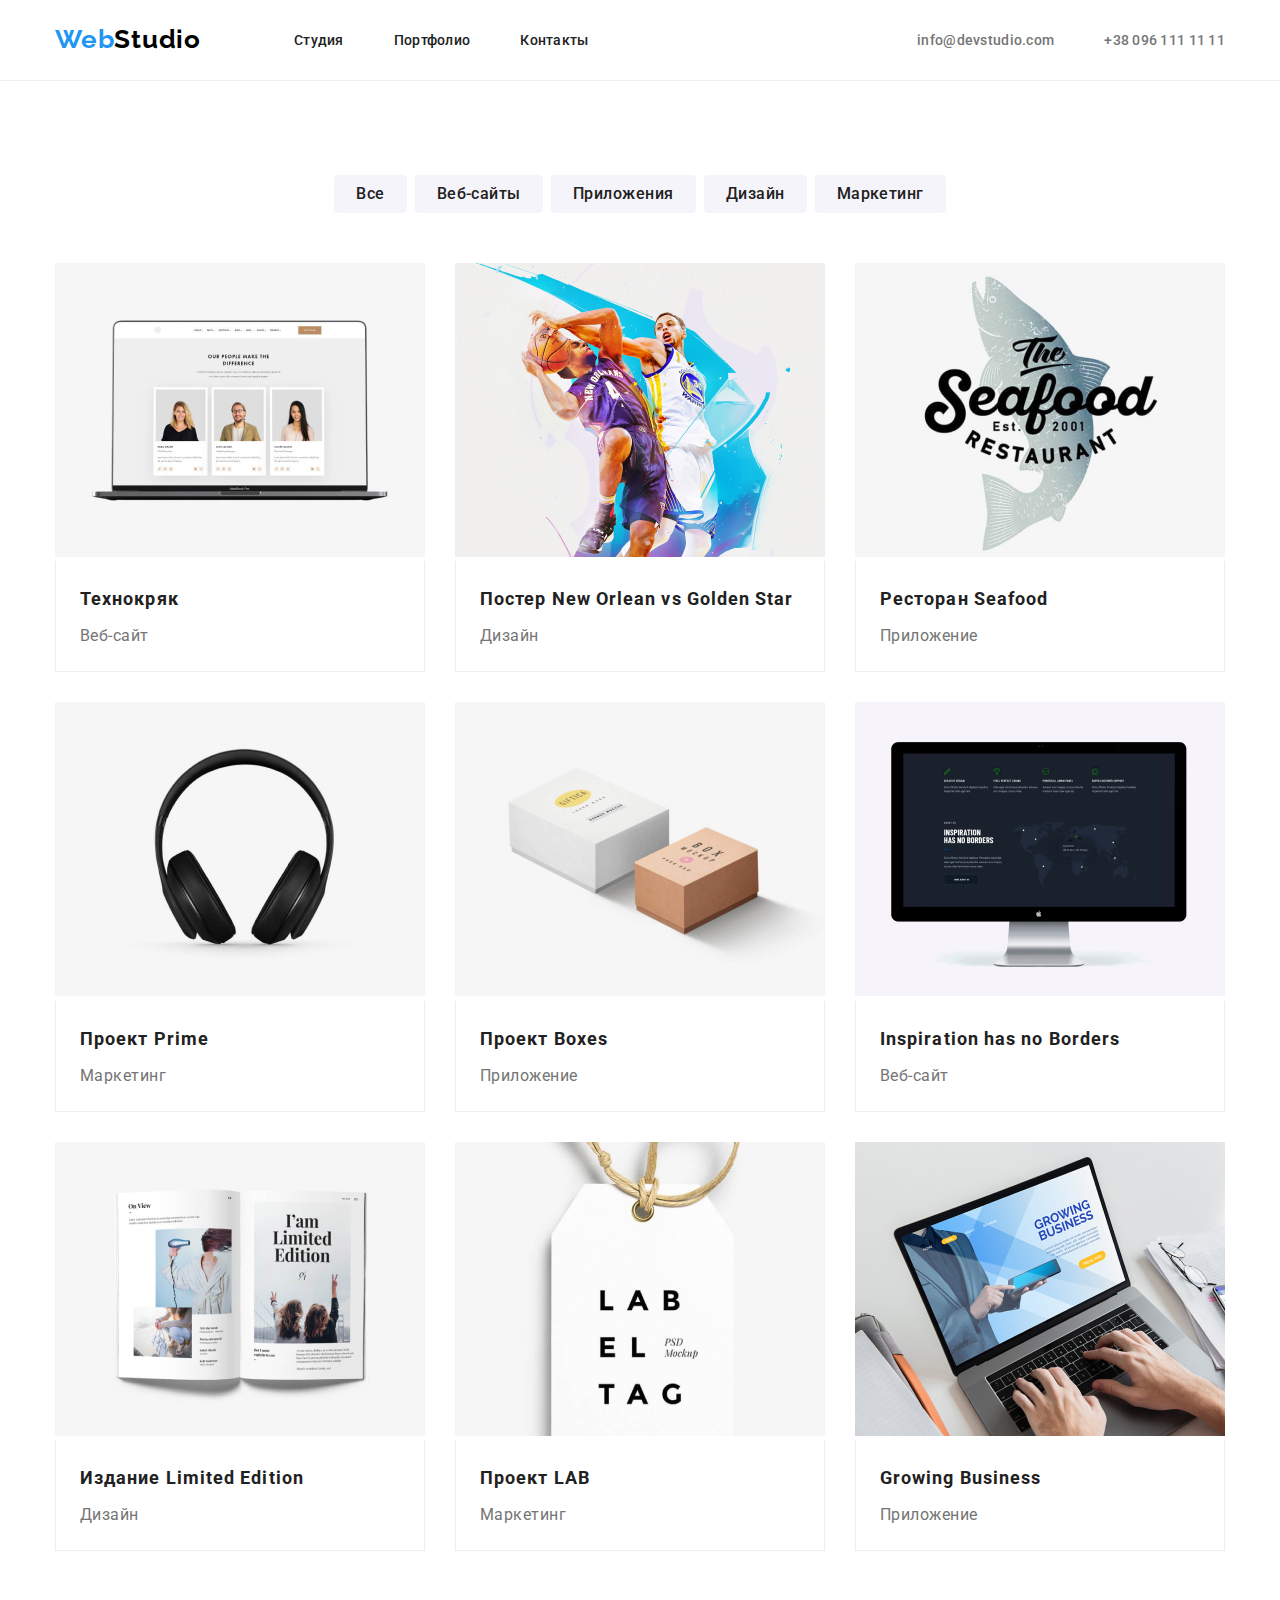
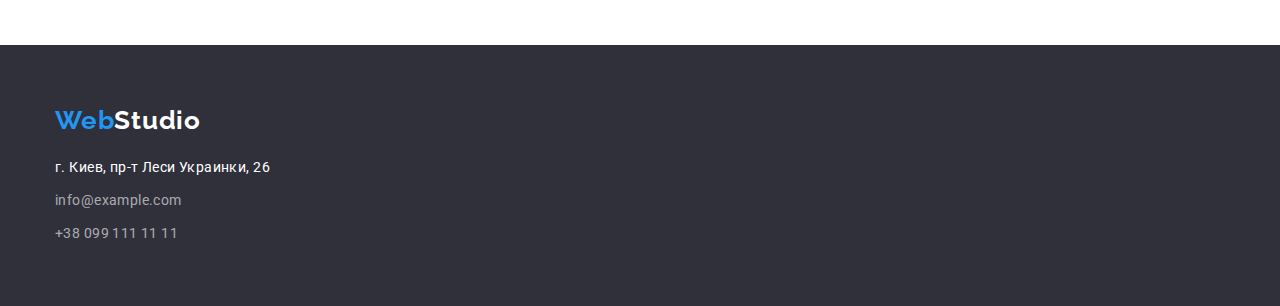
==== portfolio.html @ d1197785 "start" ====
<!DOCTYPE html>
<html lang="ru">
    <head>
        <meta charset="UTF-8">
        <meta http-equiv="X-UA-Compatible" content="IE=edge">
        <meta name="viewport" content="width=device-width, initial-scale=1.0">
        <title>Wed Studio</title>
        <link rel="stylesheet" href="css/modern-normalize.css">
        <link rel="preconnect" href="https://fonts.gstatic.com" />
        <link href="https://fonts.googleapis.com/css2?family=Raleway:wght@700&family=Roboto:wght@400;500;700;900&display=swap"
            rel="stylesheet" />
        <link rel="stylesheet" href="./css/styles.css" />
    </head>

    <body>
        <header class="header">
            <!-- about name and contacts -->
            <div class="container">
                <div class="header-container">
                    <nav class="header-nav">
                        <a href="#" class="header-logo-site"><span class="header-logo-apart-site">Web</span>Studio</a>
                        <ul class="header-nav-items">
                            <li class="header-nav-button">
                                <a href="./index.html">Студия</a>
                            </li>
                            <li class="header-nav-button">
                                <a href="./portfolio.html">Портфолио</a>
                            </li>
                            <li class="header-nav-button">
                                <a href="#">Контакты</a>
                            </li>
                        </ul>
                    </nav>
                    <ul class="header-contacts-items">
                        <li class="header-contacts-button">
                            <a href="mail:info@devstudio.com">info@devstudio.com</a>
                        </li>
                        <li class="header-contacts-button">
                            <a href="tel:+380961111111">+38 096 111 11 11</a>
                        </li>
                    </ul>
                </div>
            </div>
        </header>

        <main>
            <!-- main of the site -->
            <section class="portfolio-section">
                <div class="container">
                    <h2></h2>
                    <ul class="portfolio-section-one-items">
                        <li>
                            <button type="button" class="portfolio-section-button portfolio-section-button-margin">Все</button>
                        </li>
                        <li>
                            <button type="button" class="portfolio-section-button portfolio-section-button-margin">Веб-сайты</button>
                        </li>
                        <li>
                            <button type="button" class="portfolio-section-button portfolio-section-button-margin">Приложения</button>
                        </li>
                        <li>
                            <button type="button" class="portfolio-section-button portfolio-section-button-margin">Дизайн</button>
                        </li>
                        <li>
                            <button type="button" class="portfolio-section-button">Маркетинг</button>
                        </li>
                    </ul>
                    <ul class="portfolio-section-two-items">
                        <li class="portfolio-section-two-li">
                                <img src="./images/pwork1.jpg" alt="Наша работа №1" width="370" />
                            <div class="portfolio-section-title-and-text">
                                <h3 class="portfolio-section-title">Технокряк</h3>
                                <p class="portfolio-section-text">Веб-сайт</p>
                            </div>
                        </li>
                        <li class="portfolio-section-two-li">
                                <img src="./images/pwork2.jpg" alt="Наша работа №2" width="370" />
                            <div class="portfolio-section-title-and-text">
                                <h3 class="portfolio-section-title">Постер New Orlean vs Golden Star</h3>
                                <p class="portfolio-section-text">Дизайн</p>
                            </div>
                        </li>
                        <li class="portfolio-section-two-li">
                                <img src="./images/pwork3.jpg" alt="Наша работа №3" width="370" />
                            <div class="portfolio-section-title-and-text">
                                <h3 class="portfolio-section-title">Ресторан Seafood</h3>
                                <p class="portfolio-section-text">Приложение</p>
                            </div>
                        </li>
                        <li class="portfolio-section-two-li">
                                <img src="./images/pwork4.jpg" alt="Наша работа №4" width="370" />
                            <div class="portfolio-section-title-and-text">
                                <h3 class="portfolio-section-title">Проект Prime</h3>
                                <p class="portfolio-section-text">Маркетинг</p>
                            </div>
                        </li>
                        <li class="portfolio-section-two-li">
                                    <img src="./images/pwork5.jpg" alt="Наша работа №5" width="370" />
                            <div class="portfolio-section-title-and-text">
                                <h3 class="portfolio-section-title">Проект Boxes</h3>
                                <p class="portfolio-section-text">Приложение</p>
                            </div>
                        </li>
                        <li class="portfolio-section-two-li">
                                <img src="./images/pwork6.jpg" alt="Наша работа №6" width="370" />
                            <div class="portfolio-section-title-and-text">
                                <h3 class="portfolio-section-title">Inspiration has no Borders</h3>
                                <p class="portfolio-section-text">Веб-сайт</p>
                            </div>
                        </li>
                        <li class="portfolio-section-two-li">
                                <img src="./images/pwork7.jpg" alt="Наша работа №7" width="370" />
                            <div class="portfolio-section-title-and-text">
                                <h3 class="portfolio-section-title">Издание Limited Edition</h3>
                                <p class="portfolio-section-text">Дизайн</p>
                            </div>
                        </li>
                        <li class="portfolio-section-two-li">
                                <img src="./images/pwork8.jpg" alt="Наша работа №8" width="370" />
                            <div class="portfolio-section-title-and-text">
                                <h3 class="portfolio-section-title">Проект LAB</h3>
                                <p class="portfolio-section-text">Маркетинг</p>
                            </div>
                        </li>
                        <li class="portfolio-section-two-li">
                                <img src="./images/pwork9.jpg" alt="Наша работа №9" width="370" />
                            <div class="portfolio-section-title-and-text">
                                <h3 class="portfolio-section-title">Growing Business</h3>
                                <p class="portfolio-section-text">Приложение</p>
                            </div>
                        </li>
                    </ul>
                </div>
            </section>
        </main>

        <footer class="footer">
            <!-- address and other info-->
            <div class="container">
                <a href="#" class="footer-logo-site"><span class="footer-logo-apart-site">Web</span>Studio</a>
                <address>
                    <ul>
                        <li class="footer-address">
                            <a href="#">г. Киев, пр-т Леси Украинки, 26</a>
                        </li>
                        <li class="footer-contacts">
                            <a href="mail:info@example.com">info@example.com</a>
                        </li>
                        <li class="footer-contacts">
                            <a href="tel:+380991111111">+38 099 111 11 11</a>
                        </li>
                    </ul>
                </address>
            </div>
        </footer>
    </body>
</html>
---- css/styles.css ----
:root {
  --main-font: 'Roboto', sans-serif;
  --logo-color: #2196f3;
  --black-grey-color: #212121;
  --white-color: #ffffff;
  --grey-color: #757575;
}

body {
  font-family: var(--main-font);
  font-style: normal;
  font-weight: normal;
}

.container {
  width: 1200px;
  padding-left: 15px;
  padding-right: 15px;
  margin: 0 auto;
}

/* Header */

.header {
  background: var(--white-color);
  padding: 24px 0px 25px 0px;
  border-bottom: 1px solid #ececec;
}

.header-container {
  display: flex;
  justify-content: space-between;
  align-items: center;
}

.header-nav {
  display: flex;
  align-items: center;
}

.header-nav-items {
  font-weight: 500;
  font-size: 14px;
  line-height: 1.142;
  letter-spacing: 0.02em;
  color: var(--black-grey-color);
  display: flex;
  justify-content: space-between;
}

.header-logo-site {
  font-family: 'Raleway', sans-serif;
  font-weight: bold;
  font-size: 26px;
  line-height: 1.192;
  letter-spacing: 0.03em;
  cursor: default;
  margin-right: 93px;
}

.header-logo-apart-site {
  color: var(--logo-color);
}

.header-nav-button:hover,
.header-nav-button:focus {
  color: var(--logo-color);
  cursor: pointer;
}

.header-nav-button:not(last-shild) {
  margin-right: 50px;
}

.header-contacts-items {
  font-weight: 500;
  font-size: 14px;
  line-height: 1.142;
  letter-spacing: 0.02em;
  color: var(--grey-color);
  display: flex;
}

.header-contacts-button:hover,
.header-contacts-button:focus {
  color: var(--logo-color);
  cursor: pointer;
}

.header-contacts-button:not(:last-child) {
  margin-right: 50px;
}

/* Footer */

.footer {
  background: #2f303a;
  padding: 60px 0 60px 0;
}

.footer-logo-site {
  font-family: 'Raleway', sans-serif;
  font-weight: bold;
  font-size: 26px;
  line-height: 1.192;
  letter-spacing: 0.03em;
  color: var(--white-color);
  margin-bottom: 20px;
}

.footer-logo-apart-site {
  color: var(--logo-color);
}

.footer .footer-address {
  font-size: 14px;
  line-height: 1.714;
  letter-spacing: 0.03em;
  color: var(--white-color);
}

.footer-contacts {
  font-size: 14px;
  line-height: 1.714;
  letter-spacing: 0.03em;
  color: rgba(255, 255, 255, 0.6);
  margin-top: 9px;
}

.footer-logo-site,
.footer-address,
.footer-contacts {
  font-style: normal;
  cursor: default;
}

/* INDEX.html */
/* One section */

.one-section {
  background: #2f303a;
  padding: 200px 0px 200px 0px;
}

.container-one-section {
  display: flex;
  align-items: center;
  flex-flow: column;
}

.one-section-title {
  font-weight: 900;
  font-size: 44px;
  line-height: 1.363;
  text-align: center;
  letter-spacing: 0.06em;
  text-transform: uppercase;
  color: var(--white-color);
  margin-bottom: 30px;
}

pre {
  font-family: inherit;
  font-weight: inherit;
  font-size: inherit;
  line-height: inherit;
  text-align: inherit;
  letter-spacing: inherit;
  text-transform: inherit;
}

.one-section-button {
  background: #2196f3;
  box-shadow: 0px 4px 4px rgba(0, 0, 0, 0.15);
  border-radius: 4px;
  cursor: pointer;
  padding: 10px 32px 10px 32px;
  border: none;
}

.one-section-button-content {
  font-weight: bold;
  font-size: 16px;
  line-height: 1.875;
  display: flex;
  align-items: center;
  text-align: center;
  letter-spacing: 0.06em;
  color: var(--white-color);
}

/* Two section */

.two-section {
  padding: 94px 0 94px 0;
}

.two-section-items {
  display: flex;
  justify-content: space-between;
}

.two-section-items-li {
  width: 270px;
}

.two-section-title {
  font-weight: bold;
  font-size: 14px;
  line-height: 1.142;
  letter-spacing: 0.03em;
  text-transform: uppercase;
  color: var(--black-grey-color);
  margin-bottom: 10px;
}

.two-section-text:not(:last-child) {
  margin-right: 30px;
}

.two-section-text {
  font-size: 14px;
  line-height: 1.714;
  letter-spacing: 0.03em;
  color: var(--grey-color);
}

/* Three section */

.three-section {
  padding-bottom: 94px;
}

.three-four-sections-title {
  font-weight: bold;
  font-size: 36px;
  line-height: 1.166;
  text-align: center;
  letter-spacing: 0.03em;
  color: var(--black-grey-color);
  margin-bottom: 50px;
}

.three-section-items {
  display: flex;
}

.three-section-items-li:not(:last-child) {
  margin-right: 30px;
}

/* Four section */

.four-section {
  background: #f5f4fa;
  padding: 94px 0 94px 0;
}

.three-four-sections-title {
  font-weight: bold;
  font-size: 36px;
  line-height: 1.166;
  text-align: center;
  letter-spacing: 0.03em;
  color: var(--black-grey-color);
}

.four-section-items {
  display: flex;
}

.four-section-items-li:not(:last-child) {
  margin-right: 30px;
}

.four-section-items-li {
  background-color: #ffffff;
  box-shadow: 0px 1px 3px rgba(0, 0, 0, 0.12), 0px 1px 1px rgba(0, 0, 0, 0.14),
    0px 2px 1px rgba(0, 0, 0, 0.2);
  border-radius: 0px 0px 4px 4px;
}

.four-section-name-and-position {
  padding: 30px 0;
}

.four-section-name {
  font-weight: 500;
  font-size: 16px;
  line-height: 1.187;
  text-align: center;
  letter-spacing: 0.03em;
  color: var(--black-grey-color);
  margin-bottom: 10px;
}

.four-section-position {
  font-size: 16px;
  line-height: 1.187;
  text-align: center;
  letter-spacing: 0.03em;
  color: var(--grey-color);
}

/* PORTFOLIO.html */
/* Section */

.portfolio-section {
  padding: 94px 0 94px 0;
}

/* One ul */

.portfolio-section-one-items {
  display: flex;
  justify-content: center;
  margin-bottom: 50px;
}

.portfolio-section-button-margin {
  margin-right: 8px;
}

.portfolio-section-button {
  font-family: inherit;
  background: #f5f4fa;
  border-radius: 4px;
  font-weight: 500;
  font-size: 16px;
  line-height: 1.625;
  text-align: center;
  letter-spacing: 0.03em;
  color: var(--black-grey-color);
  padding: 6px 22px 6px 22px;
  border: none;
}

.portfolio-section-button:hover,
.portfolio-section-button:focus {
  color: white;
  background: #2196f3;
  border-radius: 4px;
  cursor: pointer;
}

/* Two ul */

.portfolio-section-two-items {
  display: flex;
  flex-flow: wrap;
}

.portfolio-section-two-li {
  background: white;
}

.portfolio-section-two-li {
  margin-right: 30px;
}

.portfolio-section-two-items > .portfolio-section-two-li:nth-child(3n + 3) {
  margin-right: 0;
}

.portfolio-section-two-li:nth-child(-n + 6) {
  margin-bottom: 30px;
}

.portfolio-section-title-and-text {
  padding: 20px 24px;
  border-right: 1px solid #eeeeee;
  border-left: 1px solid #eeeeee;
  border-bottom: 1px solid #eeeeee;
}

.portfolio-section-title {
  font-weight: bold;
  font-size: 18px;
  line-height: 2;
  letter-spacing: 0.06em;
  color: var(--black-grey-color);
  margin-bottom: 4px;
}

.portfolio-section-text {
  font-size: 16px;
  line-height: 1.875;
  letter-spacing: 0.03em;
  color: var(--grey-color);
}
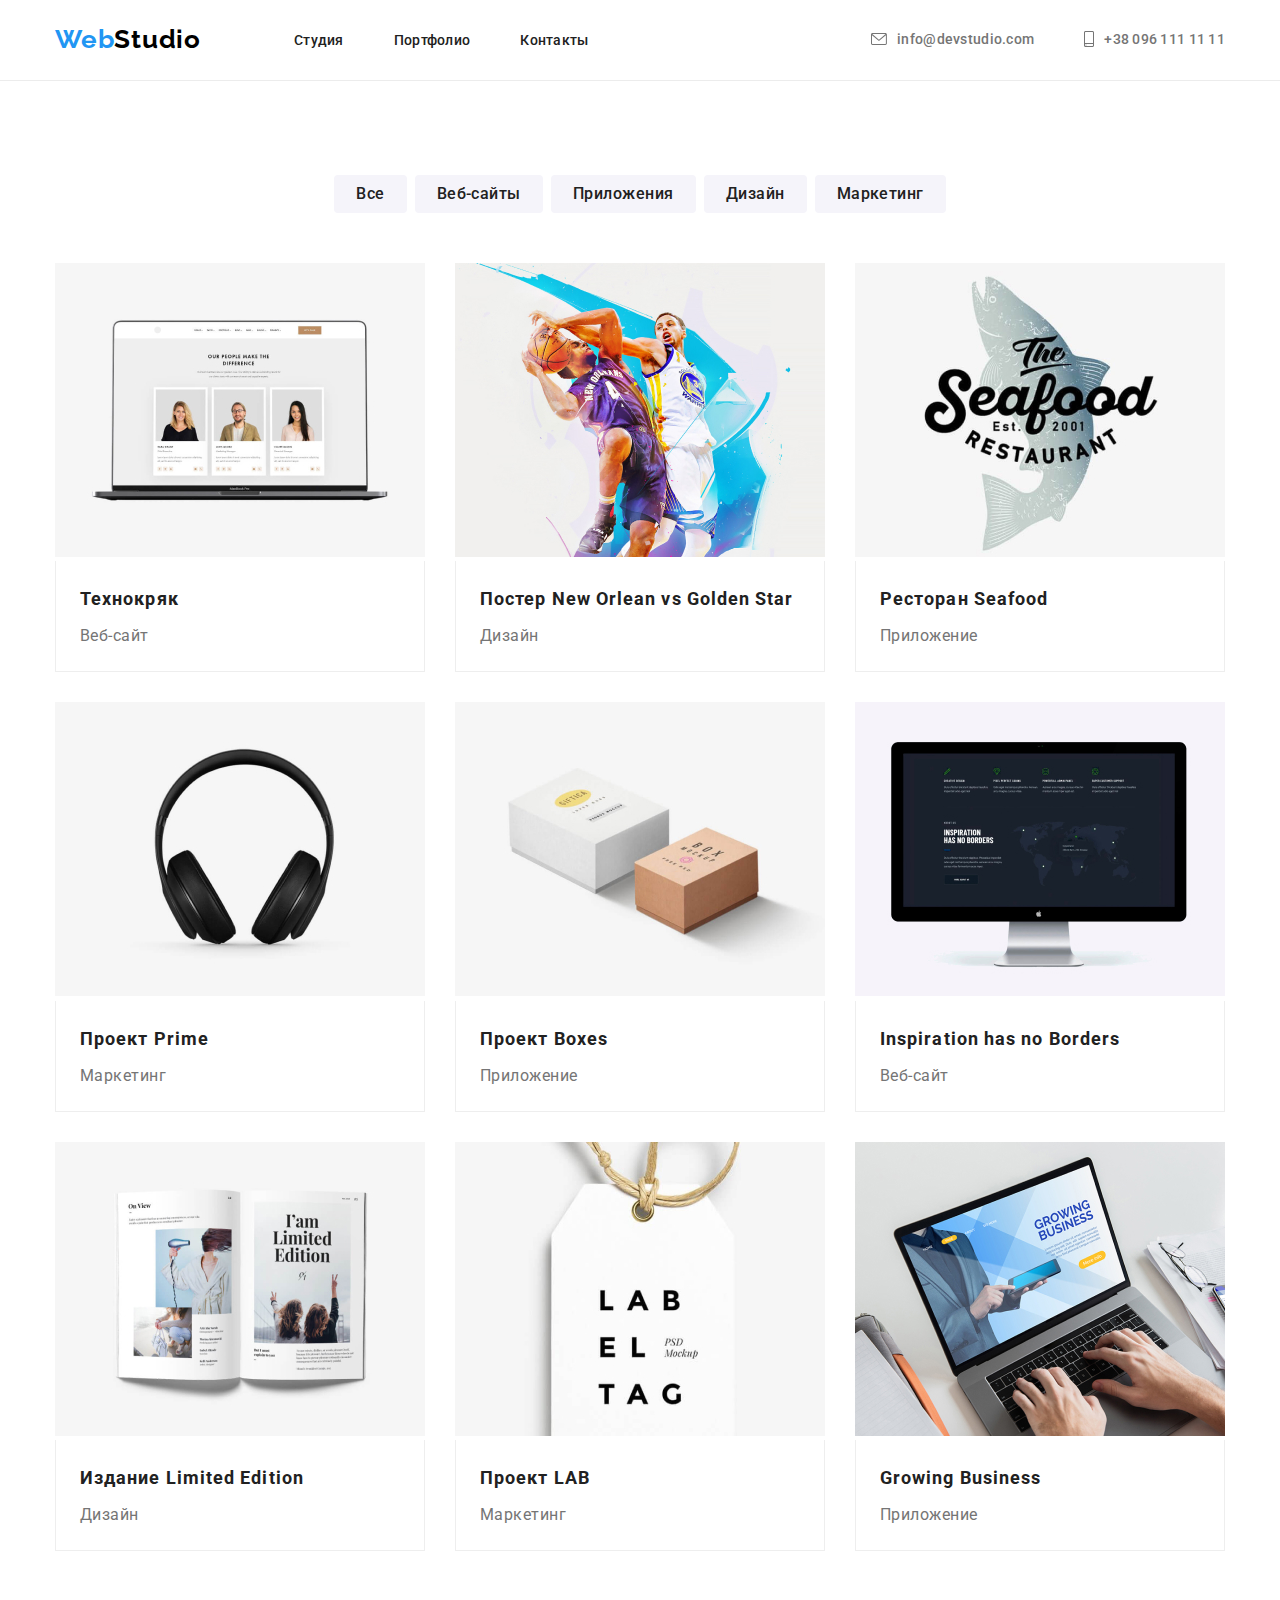
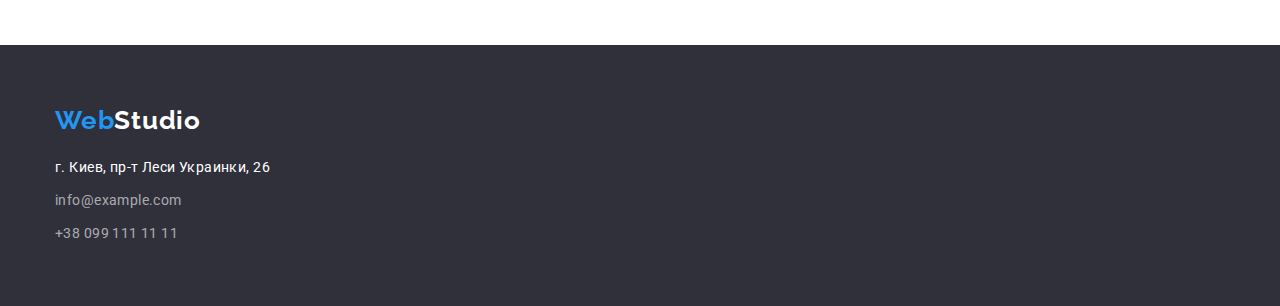
==== commit 8f592831: "header" ====
--- a/portfolio.html
+++ b/portfolio.html
@@ -33,9 +33,19 @@
                     </nav>
                     <ul class="header-contacts-items">
                         <li class="header-contacts-button">
+                            <a href="mail:info@devstudio.com">
+                                <svg class="header-contacts-mail">
+                                    <use href="./images/icons/sprite.svg#mail"></use>
+                                </svg>
+                            </a>
                             <a href="mail:info@devstudio.com">info@devstudio.com</a>
                         </li>
                         <li class="header-contacts-button">
+                            <a href="tel:+380961111111">
+                                <svg class="header-contacts-phone">
+                                    <use href="./images/icons/sprite.svg#phone"></use>
+                                </svg>
+                            </a>
                             <a href="tel:+380961111111">+38 096 111 11 11</a>
                         </li>
                     </ul>
--- a/css/styles.css
+++ b/css/styles.css
@@ -81,10 +81,37 @@
   display: flex;
 }
 
+.header-contacts-button {
+  display: flex;
+  align-items: center;
+  justify-content: center;
+}
+
 .header-contacts-button:hover,
 .header-contacts-button:focus {
   color: var(--logo-color);
   cursor: pointer;
+}
+
+.header-contacts-mail,
+.header-contacts-phone {
+  --header-color: currentColor;
+}
+
+.header-contacts-mail {
+  width: 16px;
+  height: 12px;
+  margin-right: 10px;
+  display: flex;
+  align-items: center;
+}
+
+.header-contacts-phone {
+  margin-right: 10px;
+  width: 10px;
+  height: 16px;
+  display: flex;
+  align-items: center;
 }
 
 .header-contacts-button:not(:last-child) {
@@ -138,7 +165,10 @@
 /* One section */
 
 .one-section {
-  background: #2f303a;
+  background-color: #2f303a;
+  background-image: url(../images/background.jpg);
+  background-size: cover;
+  max-width: 1600px;
   padding: 200px 0px 200px 0px;
 }
 
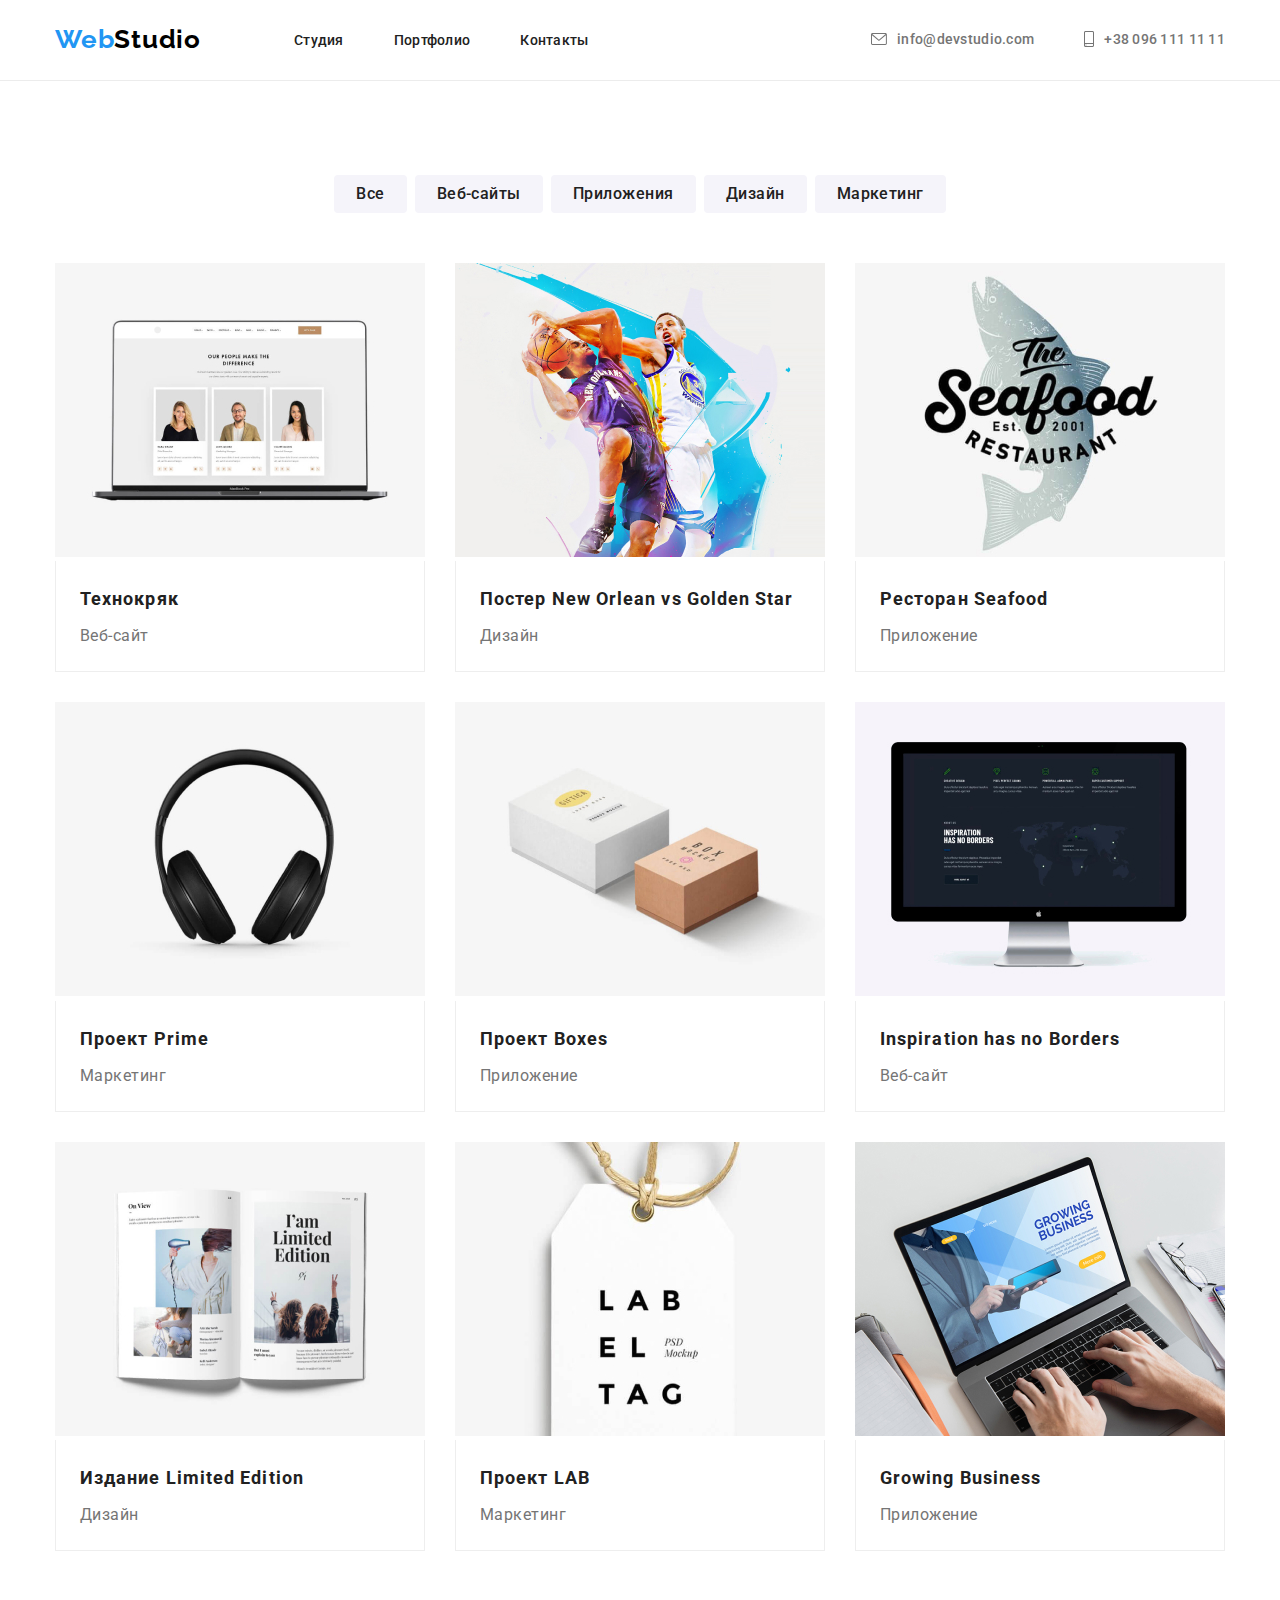
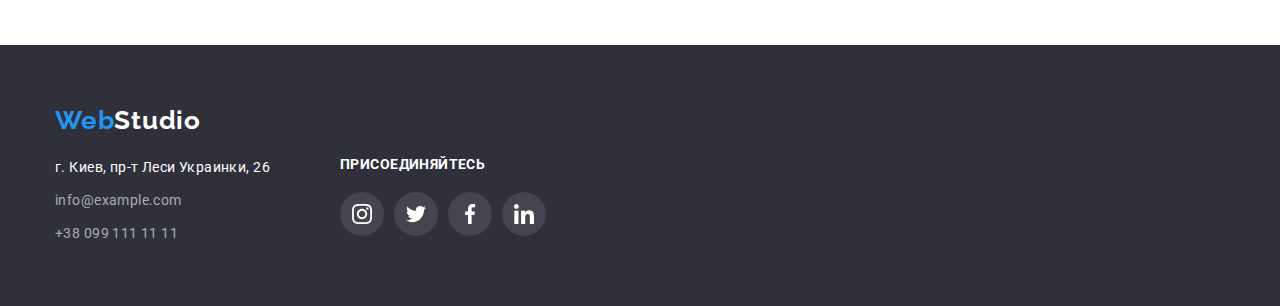
==== commit 22b3578d: "2/3 homework" ====
--- a/portfolio.html
+++ b/portfolio.html
@@ -148,19 +148,56 @@
             <!-- address and other info-->
             <div class="container">
                 <a href="#" class="footer-logo-site"><span class="footer-logo-apart-site">Web</span>Studio</a>
-                <address>
-                    <ul>
-                        <li class="footer-address">
-                            <a href="#">г. Киев, пр-т Леси Украинки, 26</a>
-                        </li>
-                        <li class="footer-contacts">
-                            <a href="mail:info@example.com">info@example.com</a>
-                        </li>
-                        <li class="footer-contacts">
-                            <a href="tel:+380991111111">+38 099 111 11 11</a>
-                        </li>
-                    </ul>
-                </address>
+                <div class="footer-container">
+                    <address>
+                        <ul>
+                            <li class="footer-address">
+                                <a href="#">г. Киев, пр-т Леси Украинки, 26</a>
+                            </li>
+                            <li class="footer-contacts">
+                                <a href="mail:info@example.com">info@example.com</a>
+                            </li>
+                            <li class="footer-contacts">
+                                <a href="tel:+380991111111">+38 099 111 11 11</a>
+                            </li>
+                        </ul>
+                    </address>
+                    <ul class="footer-two-items">
+                        <li>
+                            <p class="footer-title">Присоединяйтесь</p>
+                        </li>
+                        <div class="footer-container-icons">
+                            <li>
+                                <a class="footer-item" href="#">
+                                    <svg class="footer-icons">
+                                        <use href="./images/icons/sprite.svg#instagram"></use>
+                                    </svg>
+                                </a>
+                            </li>
+                            <li>
+                                <a class="footer-item" href="#">
+                                    <svg class="footer-icons">
+                                        <use href="./images/icons/sprite.svg#twitter"></use>
+                                    </svg>
+                                </a>
+                            </li>
+                            <li>
+                                <a class="footer-item" href="#">
+                                    <svg class="footer-icons">
+                                        <use href="./images/icons/sprite.svg#facebook"></use>
+                                    </svg>
+                                </a>
+                            </li>
+                            <li>
+                                <a class="footer-item" href="#">
+                                    <svg class="footer-icons">
+                                        <use href="./images/icons/sprite.svg#linkedin"></use>
+                                    </svg>
+                                </a>
+                            </li>
+                        </div>
+                    </ul>
+                </div>
             </div>
         </footer>
     </body>
--- a/css/styles.css
+++ b/css/styles.css
@@ -1,6 +1,6 @@
 :root {
   --main-font: 'Roboto', sans-serif;
-  --logo-color: #2196f3;
+  --blue-color: #2196f3;
   --black-grey-color: #212121;
   --white-color: #ffffff;
   --grey-color: #757575;
@@ -59,12 +59,12 @@
 }
 
 .header-logo-apart-site {
-  color: var(--logo-color);
+  color: var(--blue-color);
 }
 
 .header-nav-button:hover,
 .header-nav-button:focus {
-  color: var(--logo-color);
+  color: var(--blue-color);
   cursor: pointer;
 }
 
@@ -89,7 +89,7 @@
 
 .header-contacts-button:hover,
 .header-contacts-button:focus {
-  color: var(--logo-color);
+  color: var(--blue-color);
   cursor: pointer;
 }
 
@@ -136,7 +136,11 @@
 }
 
 .footer-logo-apart-site {
-  color: var(--logo-color);
+  color: var(--blue-color);
+}
+
+.footer-container {
+  display: flex;
 }
 
 .footer .footer-address {
@@ -161,15 +165,58 @@
   cursor: default;
 }
 
+.footer-two-items {
+  margin-left: 70px;
+}
+
+.footer-title {
+  font-weight: bold;
+  font-size: 14px;
+  line-height: 1.142;
+  letter-spacing: 0.03em;
+  text-transform: uppercase;
+  color: var(--white-color);
+  display: block;
+  margin-bottom: 20px;
+}
+
+.footer-container-icons {
+  display: flex;
+  margin-right: -10px;
+}
+
+.footer-item {
+  width: 44px;
+  height: 44px;
+  border-radius: 50% 50%;
+  background: rgba(255, 255, 255, 0.1);
+  margin-right: 10px;
+  display: flex;
+  align-items: center;
+  justify-content: center;
+}
+
+.footer-item:focus,
+.footer-item:hover {
+  background: var(--blue-color);
+}
+
+.footer-icons {
+  width: 20px;
+  height: 20px;
+}
+
 /* INDEX.html */
 /* One section */
 
 .one-section {
-  background-color: #2f303a;
-  background-image: url(../images/background.jpg);
+  background: rgba(47, 48, 58, 0.4);
+  background: url(../images/background.jpg);
   background-size: cover;
+  background-position: center;
   max-width: 1600px;
   padding: 200px 0px 200px 0px;
+  margin: 0 auto;
 }
 
 .container-one-section {
@@ -234,6 +281,19 @@
   width: 270px;
 }
 
+.two-section-a {
+  width: 270px;
+  height: 120px;
+  background: #f5f4fa;
+  border-radius: 4px;
+}
+
+.two-section-icon {
+  width: 70px;
+  height: 70px;
+  margin: 25px 100px 25px 100px;
+}
+
 .two-section-title {
   font-weight: bold;
   font-size: 14px;
@@ -241,6 +301,7 @@
   letter-spacing: 0.03em;
   text-transform: uppercase;
   color: var(--black-grey-color);
+  margin-top: 30px;
   margin-bottom: 10px;
 }
 
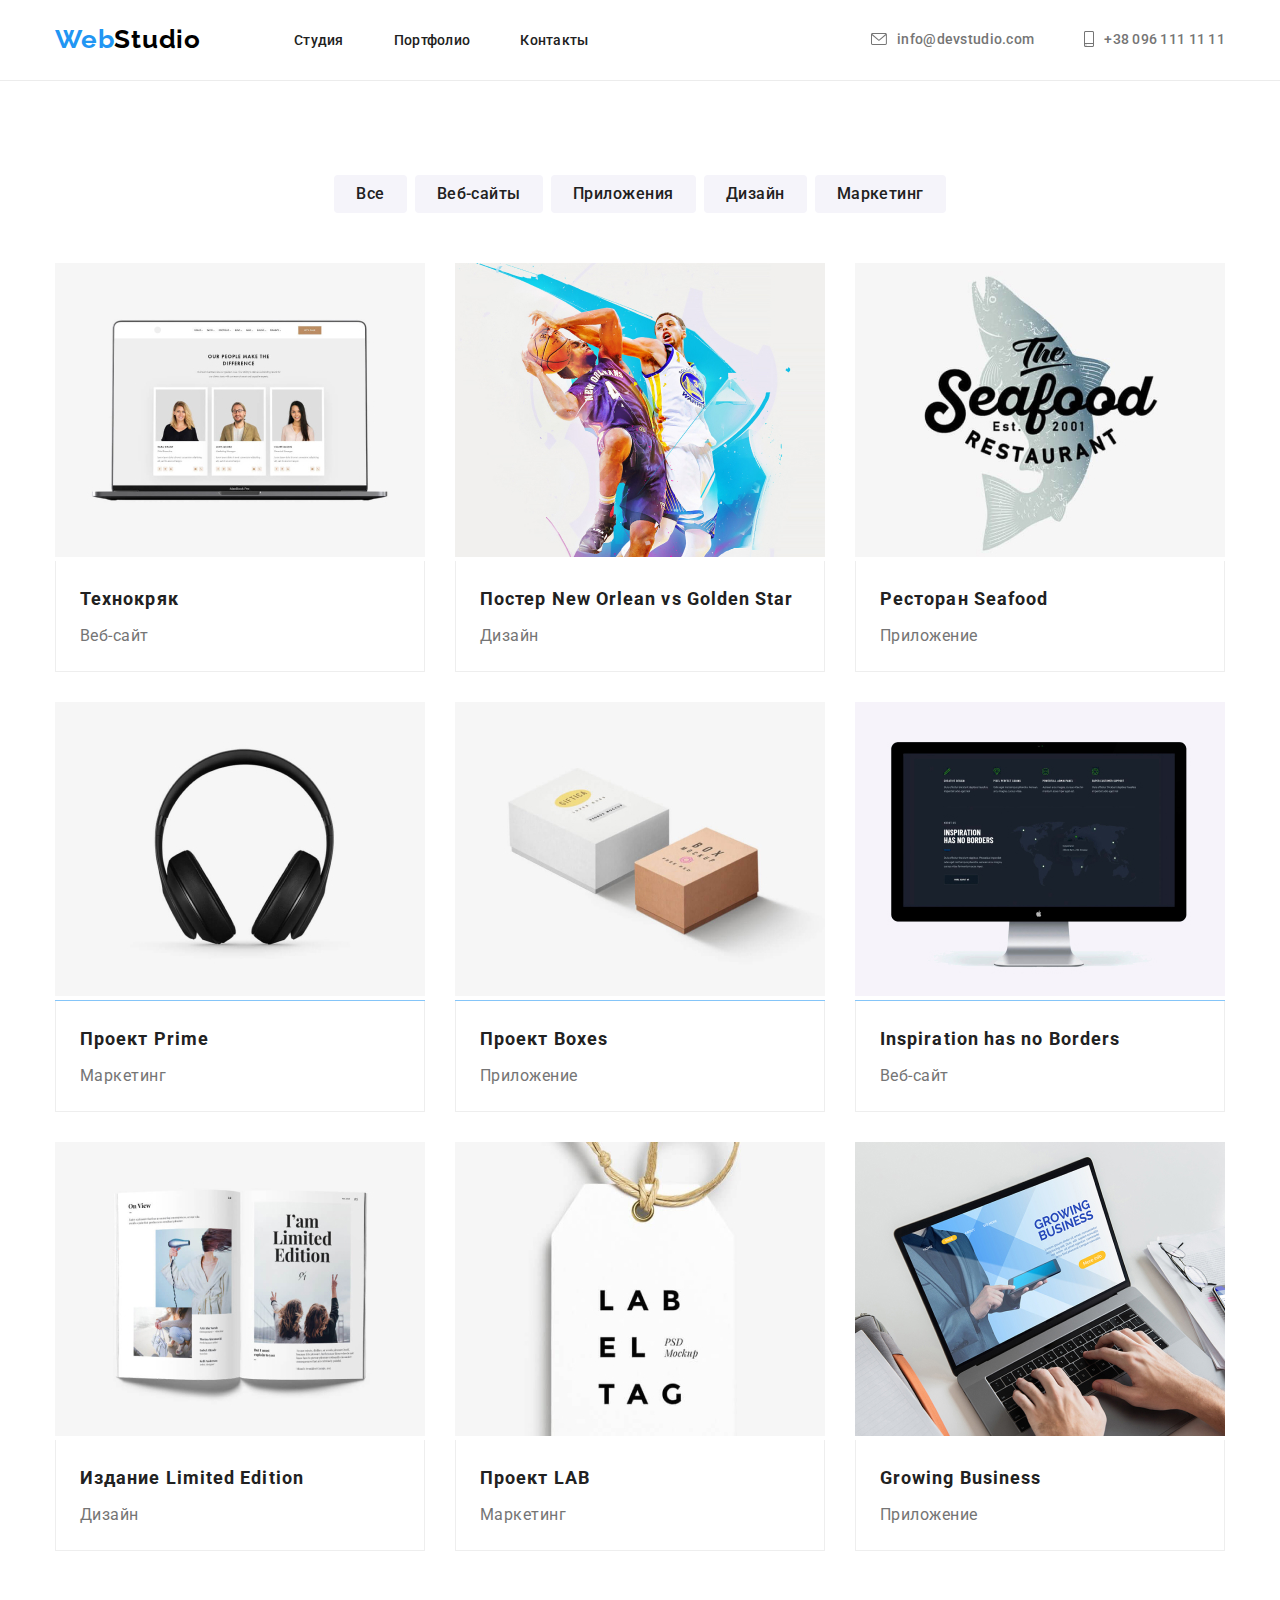
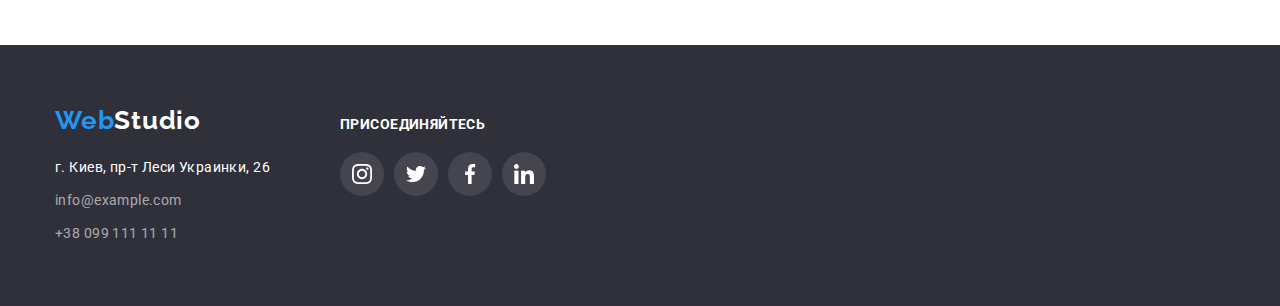
==== commit 4b7c5bac: "portfolio-cards" ====
--- a/portfolio.html
+++ b/portfolio.html
@@ -77,63 +77,135 @@
                     </ul>
                     <ul class="portfolio-section-two-items">
                         <li class="portfolio-section-two-li">
+                            <div class="portfolio-section-container-image-and-text">
                                 <img src="./images/pwork1.jpg" alt="Наша работа №1" width="370" />
+                                <div class="portfolio-section-overlay">
+                                    <p class="portfolio-section-text-after-image">
+                                        Технокряк это современная площадка распространения коронавируса. Компании используют эту платформу для цифрового
+                                        шпионажа и атак на защищённые сервера конкурентов.
+                                    </p>
+                                </div>
+                            </div>
                             <div class="portfolio-section-title-and-text">
                                 <h3 class="portfolio-section-title">Технокряк</h3>
                                 <p class="portfolio-section-text">Веб-сайт</p>
                             </div>
                         </li>
                         <li class="portfolio-section-two-li">
+                            <div class="portfolio-section-container-image-and-text">
                                 <img src="./images/pwork2.jpg" alt="Наша работа №2" width="370" />
-                            <div class="portfolio-section-title-and-text">
-                                <h3 class="portfolio-section-title">Постер New Orlean vs Golden Star</h3>
-                                <p class="portfolio-section-text">Дизайн</p>
-                            </div>
-                        </li>
-                        <li class="portfolio-section-two-li">
+                                <div class="portfolio-section-overlay">
+                                    <p class="portfolio-section-text-after-image">
+                                        Технокряк это современная площадка распространения коронавируса. Компании используют эту платформу для цифрового
+                                        шпионажа и атак на защищённые сервера конкурентов.
+                                    </p>
+                                </div>
+                            </div>
+                                <div class="portfolio-section-title-and-text">
+                                    <h3 class="portfolio-section-title">Постер New Orlean vs Golden Star</h3>
+                                    <p class="portfolio-section-text">Дизайн</p>
+                                </div>
+                        </li>
+                        <li class="portfolio-section-two-li">
+                            <div class="portfolio-section-container-image-and-text">
                                 <img src="./images/pwork3.jpg" alt="Наша работа №3" width="370" />
-                            <div class="portfolio-section-title-and-text">
-                                <h3 class="portfolio-section-title">Ресторан Seafood</h3>
+                                <div class="portfolio-section-overlay">
+                                    <p class="portfolio-section-text-after-image">
+                                        Технокряк это современная площадка распространения коронавируса. Компании используют эту платформу для цифрового
+                                        шпионажа и атак на защищённые сервера конкурентов.
+                                    </p>
+                                </div>
+                            </div>
+                                <div class="portfolio-section-title-and-text">
+                                    <h3 class="portfolio-section-title">Ресторан Seafood</h3>
                                 <p class="portfolio-section-text">Приложение</p>
                             </div>
                         </li>
                         <li class="portfolio-section-two-li">
+                            <div class="portfolio-section-container-image-and-text">
                                 <img src="./images/pwork4.jpg" alt="Наша работа №4" width="370" />
-                            <div class="portfolio-section-title-and-text">
-                                <h3 class="portfolio-section-title">Проект Prime</h3>
+                                <div class="portfolio-section-overlay">
+                                    <p class="portfolio-section-text-after-image">
+                                        Технокряк это современная площадка распространения коронавируса. Компании используют эту платформу для цифрового
+                                        шпионажа и атак на защищённые сервера конкурентов.
+                                    </p>
+                                </div>
+                            </div>
+                                <div class="portfolio-section-title-and-text">
+                                    <h3 class="portfolio-section-title">Проект Prime</h3>
                                 <p class="portfolio-section-text">Маркетинг</p>
                             </div>
                         </li>
                         <li class="portfolio-section-two-li">
-                                    <img src="./images/pwork5.jpg" alt="Наша работа №5" width="370" />
-                            <div class="portfolio-section-title-and-text">
+                            <div class="portfolio-section-container-image-and-text">
+                                <img src="./images/pwork5.jpg" alt="Наша работа №5" width="370" />
+                                <div class="portfolio-section-overlay">
+                                    <p class="portfolio-section-text-after-image">
+                                        Технокряк это современная площадка распространения коронавируса. Компании используют эту платформу для цифрового
+                                        шпионажа и атак на защищённые сервера конкурентов.
+                                    </p>
+                                </div>
+                            </div>
+                                <div class="portfolio-section-title-and-text">
                                 <h3 class="portfolio-section-title">Проект Boxes</h3>
                                 <p class="portfolio-section-text">Приложение</p>
                             </div>
                         </li>
                         <li class="portfolio-section-two-li">
+                            <div class="portfolio-section-container-image-and-text">
                                 <img src="./images/pwork6.jpg" alt="Наша работа №6" width="370" />
+                                <div class="portfolio-section-overlay">
+                                    <p class="portfolio-section-text-after-image">
+                                        Технокряк это современная площадка распространения коронавируса. Компании используют эту платформу для цифрового
+                                        шпионажа и атак на защищённые сервера конкурентов.
+                                    </p>
+                                </div>
+                            </div>
                             <div class="portfolio-section-title-and-text">
                                 <h3 class="portfolio-section-title">Inspiration has no Borders</h3>
                                 <p class="portfolio-section-text">Веб-сайт</p>
                             </div>
                         </li>
                         <li class="portfolio-section-two-li">
+                            <div class="portfolio-section-container-image-and-text">
                                 <img src="./images/pwork7.jpg" alt="Наша работа №7" width="370" />
+                                <div class="portfolio-section-overlay">
+                                    <p class="portfolio-section-text-after-image">
+                                        Технокряк это современная площадка распространения коронавируса. Компании используют эту платформу для цифрового
+                                        шпионажа и атак на защищённые сервера конкурентов.
+                                    </p>
+                                </div>
+                            </div>
                             <div class="portfolio-section-title-and-text">
                                 <h3 class="portfolio-section-title">Издание Limited Edition</h3>
                                 <p class="portfolio-section-text">Дизайн</p>
                             </div>
                         </li>
                         <li class="portfolio-section-two-li">
+                            <div class="portfolio-section-container-image-and-text">
                                 <img src="./images/pwork8.jpg" alt="Наша работа №8" width="370" />
+                                <div class="portfolio-section-overlay">
+                                    <p class="portfolio-section-text-after-image">
+                                        Технокряк это современная площадка распространения коронавируса. Компании используют эту платформу для цифрового
+                                        шпионажа и атак на защищённые сервера конкурентов.
+                                    </p>
+                                </div>
+                            </div>
                             <div class="portfolio-section-title-and-text">
                                 <h3 class="portfolio-section-title">Проект LAB</h3>
                                 <p class="portfolio-section-text">Маркетинг</p>
                             </div>
                         </li>
                         <li class="portfolio-section-two-li">
+                            <div class="portfolio-section-container-image-and-text">
                                 <img src="./images/pwork9.jpg" alt="Наша работа №9" width="370" />
+                                <div class="portfolio-section-overlay">
+                                    <p class="portfolio-section-text-after-image">
+                                        Технокряк это современная площадка распространения коронавируса. Компании используют эту платформу для цифрового
+                                        шпионажа и атак на защищённые сервера конкурентов.
+                                    </p>
+                                </div>
+                            </div>
                             <div class="portfolio-section-title-and-text">
                                 <h3 class="portfolio-section-title">Growing Business</h3>
                                 <p class="portfolio-section-text">Приложение</p>
@@ -147,11 +219,11 @@
         <footer class="footer">
             <!-- address and other info-->
             <div class="container">
-                <a href="#" class="footer-logo-site"><span class="footer-logo-apart-site">Web</span>Studio</a>
                 <div class="footer-container">
-                    <address>
+                    <a href="#" class="footer-logo-site"><span class="footer-logo-apart-site">Web</span>Studio</a>
+                    <address class="footer-address">
                         <ul>
-                            <li class="footer-address">
+                            <li class="footer-address-li">
                                 <a href="#">г. Киев, пр-т Леси Украинки, 26</a>
                             </li>
                             <li class="footer-contacts">
@@ -162,41 +234,31 @@
                             </li>
                         </ul>
                     </address>
-                    <ul class="footer-two-items">
-                        <li>
-                            <p class="footer-title">Присоединяйтесь</p>
-                        </li>
-                        <div class="footer-container-icons">
-                            <li>
-                                <a class="footer-item" href="#">
-                                    <svg class="footer-icons">
-                                        <use href="./images/icons/sprite.svg#instagram"></use>
-                                    </svg>
-                                </a>
-                            </li>
-                            <li>
-                                <a class="footer-item" href="#">
-                                    <svg class="footer-icons">
-                                        <use href="./images/icons/sprite.svg#twitter"></use>
-                                    </svg>
-                                </a>
-                            </li>
-                            <li>
-                                <a class="footer-item" href="#">
-                                    <svg class="footer-icons">
-                                        <use href="./images/icons/sprite.svg#facebook"></use>
-                                    </svg>
-                                </a>
-                            </li>
-                            <li>
-                                <a class="footer-item" href="#">
-                                    <svg class="footer-icons">
-                                        <use href="./images/icons/sprite.svg#linkedin"></use>
-                                    </svg>
-                                </a>
-                            </li>
-                        </div>
-                    </ul>
+                </div>
+                <div class="footer-container-media">
+                    <p class="footer-title">Присоединяйтесь</p>
+                    <div class="footer-container-icons">
+                        <a class="footer-item" href="#">
+                            <svg class="footer-icons">
+                                <use href="./images/icons/sprite.svg#instagram"></use>
+                            </svg>
+                        </a>
+                        <a class="footer-item" href="#">
+                            <svg class="footer-icons">
+                                <use href="./images/icons/sprite.svg#twitter"></use>
+                            </svg>
+                        </a>
+                        <a class="footer-item" href="#">
+                            <svg class="footer-icons">
+                                <use href="./images/icons/sprite.svg#facebook"></use>
+                            </svg>
+                        </a>
+                        <a class="footer-item" href="#">
+                            <svg class="footer-icons">
+                                <use href="./images/icons/sprite.svg#linkedin"></use>
+                            </svg>
+                        </a>
+                    </div>
                 </div>
             </div>
         </footer>
--- a/css/styles.css
+++ b/css/styles.css
@@ -4,6 +4,8 @@
   --black-grey-color: #212121;
   --white-color: #ffffff;
   --grey-color: #757575;
+  --duration: 250ms;
+  --timing-function: cubic-bezier(0.4, 0, 0.2, 1);
 }
 
 body {
@@ -62,10 +64,13 @@
   color: var(--blue-color);
 }
 
-.header-nav-button:hover,
-.header-nav-button:focus {
+.header-nav-button:hover {
   color: var(--blue-color);
   cursor: pointer;
+}
+
+.header-nav-button a:focus {
+  color: var(--blue-color);
 }
 
 .header-nav-button:not(last-shild) {
@@ -87,10 +92,23 @@
   justify-content: center;
 }
 
-.header-contacts-button:hover,
+.header-contacts-button a {
+  display: flex;
+  align-items: center;
+  justify-content: center;
+}
+
+.header-contacts-button a:focus {
+  color: var(--blue-color);
+}
+
+.header-contacts-button:hover {
+  color: var(--blue-color);
+  cursor: pointer;
+}
+
 .header-contacts-button:focus {
   color: var(--blue-color);
-  cursor: pointer;
 }
 
 .header-contacts-mail,
@@ -123,6 +141,12 @@
 .footer {
   background: #2f303a;
   padding: 60px 0 60px 0;
+  display: flex;
+}
+
+.footer .container {
+  display: flex;
+  align-items: center;
 }
 
 .footer-logo-site {
@@ -139,11 +163,7 @@
   color: var(--blue-color);
 }
 
-.footer-container {
-  display: flex;
-}
-
-.footer .footer-address {
+.footer-address-li {
   font-size: 14px;
   line-height: 1.714;
   letter-spacing: 0.03em;
@@ -165,8 +185,10 @@
   cursor: default;
 }
 
-.footer-two-items {
-  margin-left: 70px;
+.footer-container-media {
+  margin-right: -10px;
+  padding-left: 70px;
+  padding-bottom: 40px;
 }
 
 .footer-title {
@@ -176,13 +198,11 @@
   letter-spacing: 0.03em;
   text-transform: uppercase;
   color: var(--white-color);
-  display: block;
   margin-bottom: 20px;
 }
 
 .footer-container-icons {
   display: flex;
-  margin-right: -10px;
 }
 
 .footer-item {
@@ -204,14 +224,20 @@
 .footer-icons {
   width: 20px;
   height: 20px;
+  fill: white;
 }
 
 /* INDEX.html */
 /* One section */
 
 .one-section {
-  background: rgba(47, 48, 58, 0.4);
-  background: url(../images/background.jpg);
+  background: #2f303a;
+  background-image: linear-gradient(
+      to right,
+      rgba(47, 48, 58, 0.4),
+      rgba(47, 48, 58, 0.4)
+    ),
+    url(../images/background.jpg);
   background-size: cover;
   background-position: center;
   max-width: 1600px;
@@ -286,12 +312,14 @@
   height: 120px;
   background: #f5f4fa;
   border-radius: 4px;
+  display: flex;
+  align-items: center;
+  justify-content: center;
 }
 
 .two-section-icon {
   width: 70px;
   height: 70px;
-  margin: 25px 100px 25px 100px;
 }
 
 .two-section-title {
@@ -372,7 +400,7 @@
 }
 
 .four-section-name-and-position {
-  padding: 30px 0;
+  padding-top: 30px;
 }
 
 .four-section-name {
@@ -391,6 +419,80 @@
   text-align: center;
   letter-spacing: 0.03em;
   color: var(--grey-color);
+}
+
+.four-container-icons {
+  margin-top: 16px;
+  padding: 0 32px 30px 32px;
+  display: flex;
+  margin-right: -10px;
+}
+
+.four-section-a {
+  width: 44px;
+  height: 44px;
+  display: flex;
+  align-items: center;
+  justify-content: center;
+  margin-right: 10px;
+}
+
+.four-section-a:focus,
+.four-section-a:hover {
+  background: var(--blue-color);
+  border-radius: 50% 50%;
+  --four-icons: white;
+  cursor: pointer;
+}
+
+.four-section-icon {
+  width: 20px;
+  height: 20px;
+  fill: #afb1b8;
+}
+
+/* Five section */
+
+.five-section {
+  padding: 94px 0;
+}
+
+.five-section-title {
+  font-weight: bold;
+  font-size: 36px;
+  line-height: 1.166;
+  text-align: center;
+  letter-spacing: 0.03em;
+  color: var(--black-grey-color);
+  margin-bottom: 50px;
+}
+
+.five-section-items {
+  display: flex;
+  justify-content: space-between;
+  align-items: center;
+}
+
+.five-section-a {
+  width: 170px;
+  height: 92px;
+  border: 1px solid #afb1b8;
+  border-radius: 4px;
+  display: flex;
+  justify-content: center;
+  align-items: center;
+}
+
+.five-section-a:hover,
+.five-section-a:focus {
+  border: 1px solid var(--blue-color);
+  --five-icons: var(--blue-color);
+}
+
+.five-section-icon {
+  width: 106px;
+  height: 60px;
+  fill: #afb1b8;
 }
 
 /* PORTFOLIO.html */
@@ -432,6 +534,8 @@
   background: #2196f3;
   border-radius: 4px;
   cursor: pointer;
+  box-shadow: 0px 3px 1px rgba(0, 0, 0, 0.1), 0px 1px 2px rgba(0, 0, 0, 0.08),
+    0px 2px 2px rgba(0, 0, 0, 0.12);
 }
 
 /* Two ul */
@@ -443,10 +547,14 @@
 
 .portfolio-section-two-li {
   background: white;
-}
-
-.portfolio-section-two-li {
   margin-right: 30px;
+  cursor: pointer;
+}
+
+.portfolio-section-two-li:hover,
+.portfolio-section-two-li:focus {
+  box-shadow: 0px 1px 1px rgba(0, 0, 0, 0.12), 0px 4px 4px rgba(0, 0, 0, 0.06),
+    1px 4px 6px rgba(0, 0, 0, 0.16);
 }
 
 .portfolio-section-two-items > .portfolio-section-two-li:nth-child(3n + 3) {
@@ -455,6 +563,37 @@
 
 .portfolio-section-two-li:nth-child(-n + 6) {
   margin-bottom: 30px;
+}
+
+.portfolio-section-container-image-and-text {
+  position: relative;
+  overflow: hidden;
+}
+
+.portfolio-section-overlay {
+  position: absolute;
+  bottom: 0;
+  left: 0;
+  width: 100%;
+  height: 100%;
+  display: flex;
+  align-items: center;
+  padding: 0 24px;
+  background: rgba(33, 150, 243, 0.9);
+  transform: translateY(100%);
+  transition: transform var(--duration) var(--timing-function);
+}
+
+.portfolio-section-two-li:hover .portfolio-section-overlay,
+.portfolio-section-two-li:focus .portfolio-section-overlay {
+  transform: translateY(0);
+}
+
+.portfolio-section-text-after-image {
+  font-size: 18px;
+  line-height: 1.555;
+  letter-spacing: 0.03em;
+  color: var(--white-color);
 }
 
 .portfolio-section-title-and-text {
